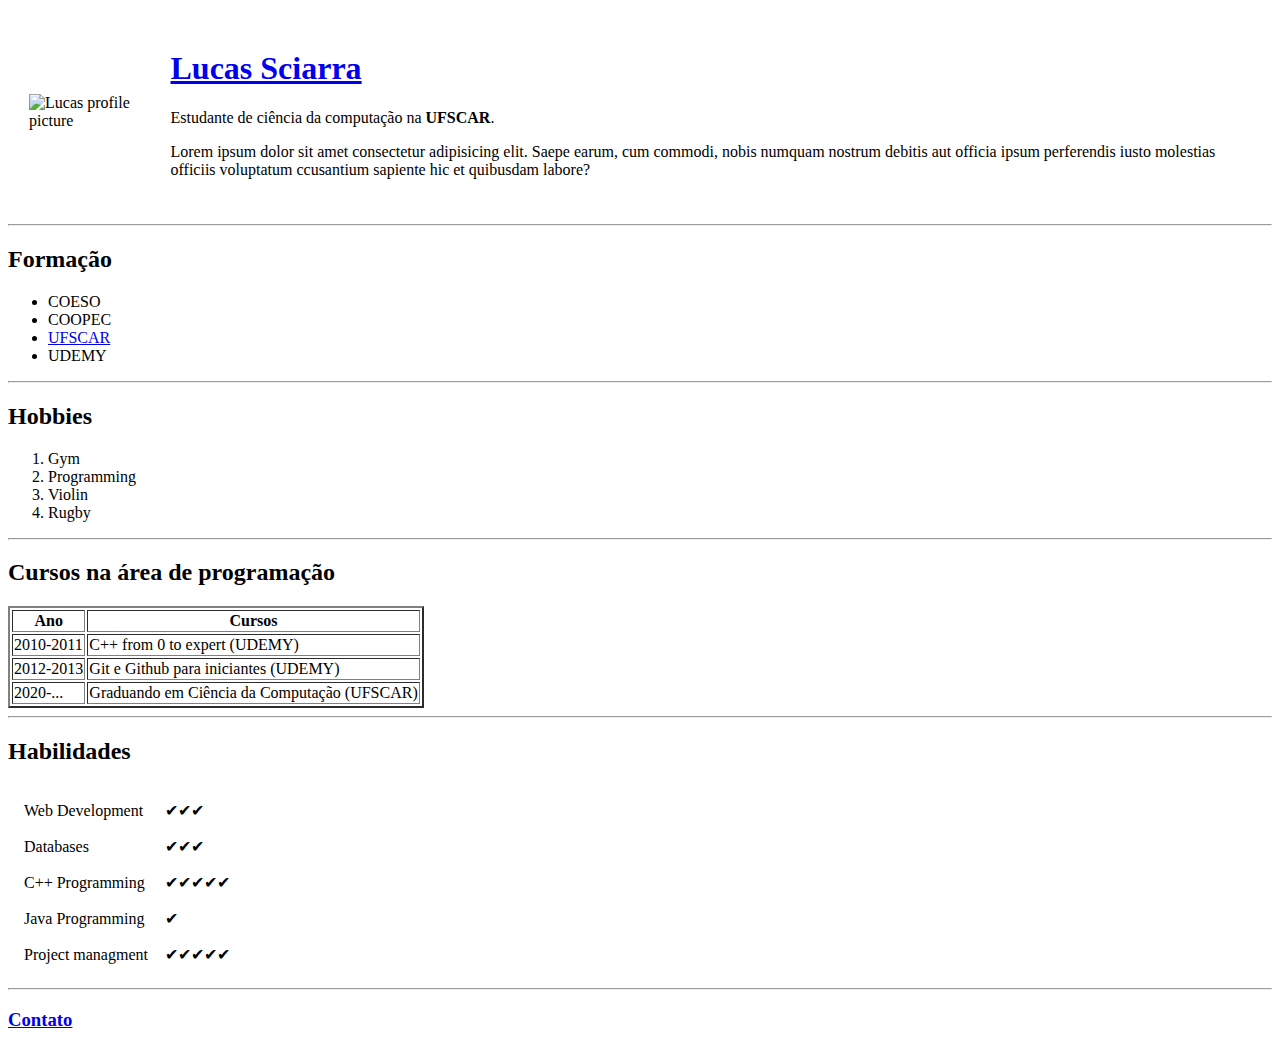
==== index.html @ 3b692fa1 "Add initial website files" ====
<!DOCTYPE html>
<html lang="pt-br">
    <head>
        <meta charset="UTF-8">
        <title>Lucas Personal Page</title>
    </head>

    <body>
        <table cellspacing="20">
            <tbody>
                <tr>
                    <td><img src="leandro.png" alt="Lucas profile picture" width="150"></td>
                    <td><h1><a href="https://www.instagram.com/lucassciarra/" target="_blank">Lucas Sciarra</a></h1>
                        <p><emphasis>Estudante de ciência da computação</emphasis> na <strong>UFSCAR</strong>.</p>
                        <p>Lorem ipsum dolor sit amet consectetur adipisicing elit. 
                           Saepe earum, cum commodi, nobis numquam nostrum debitis
                           aut officia ipsum perferendis iusto molestias officiis voluptatum 
                           ccusantium sapiente hic et quibusdam labore?</p></td>
                </tr>
            </tbody>
        </table>
        
        <hr>
        <h2>Formação</h2>
        <ul>
            <li>COESO</li>
            <li>COOPEC</li>
            <li><a href="https://www.ufscar.br/" target="bl">UFSCAR</a></li>
            <li>UDEMY</li>
        </ul>

        <hr>

        <h2>Hobbies</h2>
        <ol>
            <li>Gym</li>
            <li>Programming</li>
            <li>Violin</li>
            <li>Rugby</li>
        </ol>
        
        <hr>

        <h2>Cursos na área de programação</h2>
        <table border="2">
            <thead>
                <tr>
                    <th>Ano</th>
                    <th>Cursos</th>
                </tr>
            </thead>
            <tbody>
                <tr>
                    <td>2010-2011</td>
                    <td>C++ from 0 to expert (UDEMY)</td>
                </tr>
                <tr>
                    <td>2012-2013</td>
                    <td>Git e Github para iniciantes (UDEMY)</td>
                </tr>
                <tr>
                    <td>2020-...</td>
                    <td>Graduando em Ciência da Computação (UFSCAR)</td>
                </tr>
            </tbody>
        </table>
    
        <hr>

        <h2>Habilidades</h2>
        <table cellspacing="15">
            <tbody>
                <tr>
                    <td>Web Development</td>
                    <td>✔✔✔</td>
                </tr>
                <tr>
                    <td>Databases</td>
                    <td>✔✔✔</td>
                </tr>
                <tr>
                    <td>C++ Programming</td>
                    <td>✔✔✔✔✔</td>
                </tr>
                <tr>
                    <td>Java Programming</td>
                    <td>✔</td>
                </tr>
                <tr>
                    <td>Project managment</td>
                    <td>✔✔✔✔✔</td>
                </tr>
            </tbody>
        </table>

        <hr>

        <h3><a href="contato.html" target="_blank">Contato</a></h3>


    </body>

</html>
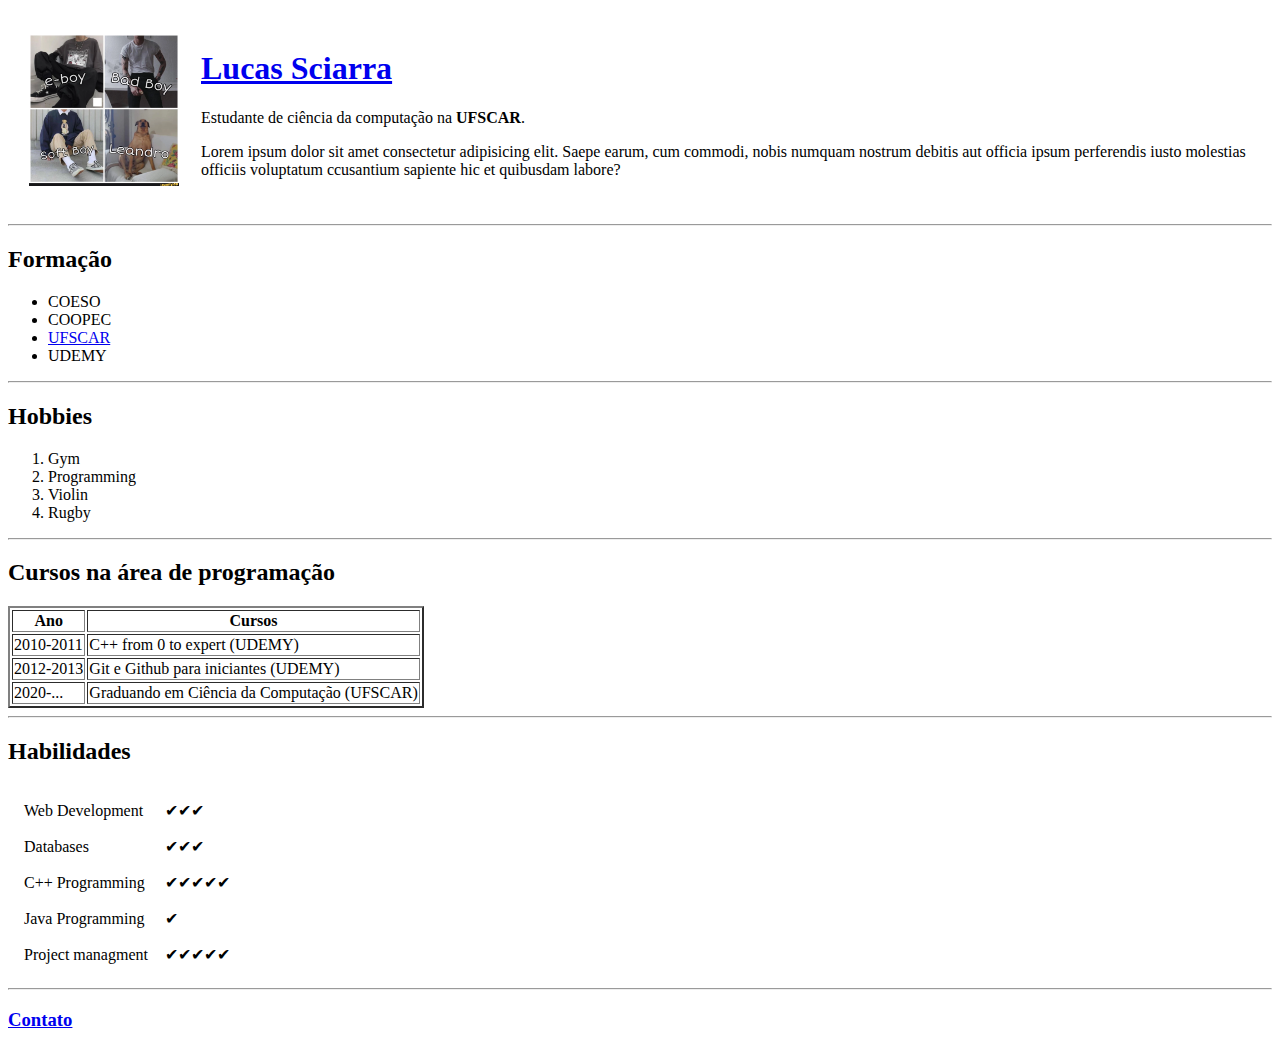
==== commit 5ca8f04c: "Fixefd images source" ====
--- a/index.html
+++ b/index.html
@@ -9,7 +9,7 @@
         <table cellspacing="20">
             <tbody>
                 <tr>
-                    <td><img src="leandro.png" alt="Lucas profile picture" width="150"></td>
+                    <td><img src="imagens/leandro.png" alt="Lucas profile picture" width="150"></td>
                     <td><h1><a href="https://www.instagram.com/lucassciarra/" target="_blank">Lucas Sciarra</a></h1>
                         <p><emphasis>Estudante de ciência da computação</emphasis> na <strong>UFSCAR</strong>.</p>
                         <p>Lorem ipsum dolor sit amet consectetur adipisicing elit. 
@@ -100,4 +100,4 @@
 
     </body>
 
-</html>+</html>
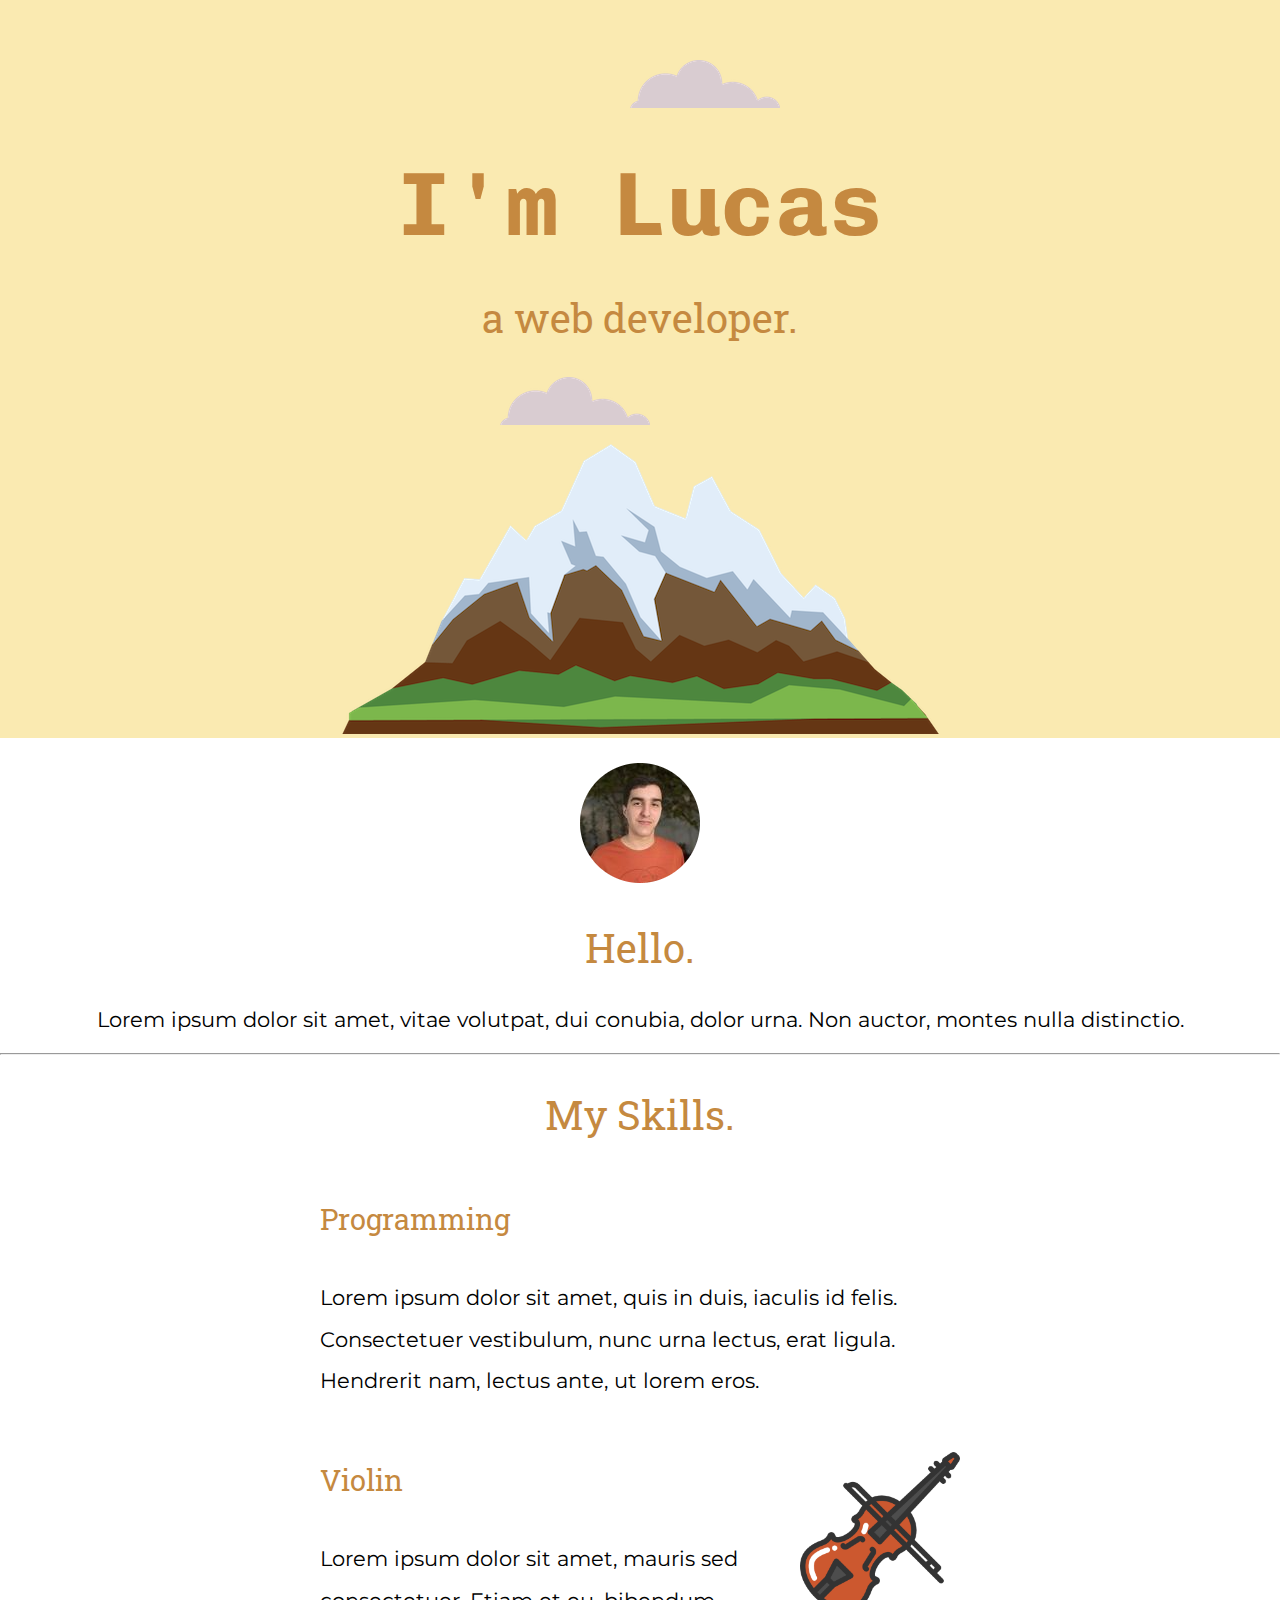
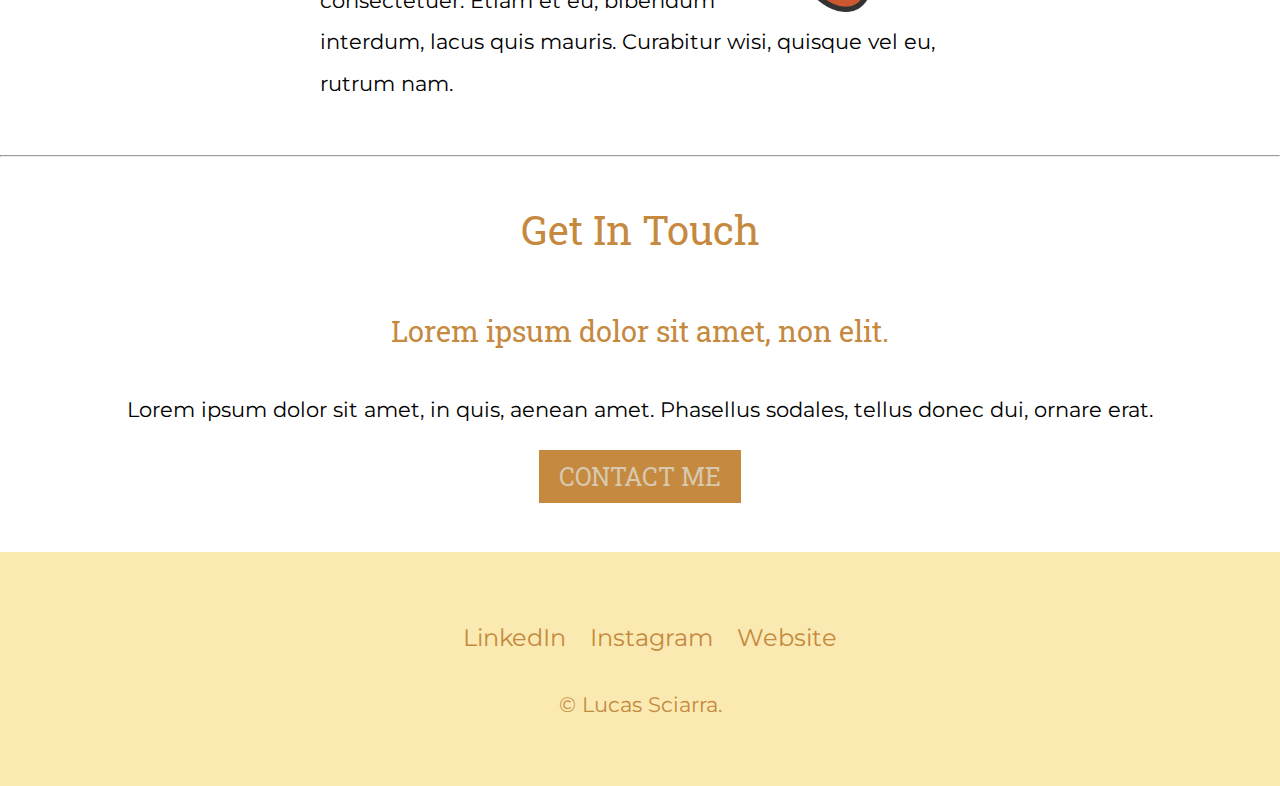
==== commit 71977c24: "Add files via upload" ====
--- a/index.html
+++ b/index.html
@@ -1,103 +1,63 @@
 <!DOCTYPE html>
-<html lang="pt-br">
+<html lang="en">
     <head>
         <meta charset="UTF-8">
-        <title>Lucas Personal Page</title>
+        <title>Lucas Sciarra - Web Developer</title>
+        <link rel="stylesheet" href="css/style.css">
+        <link rel="icon" href="imagens/faviconL.ico">
+        <link rel="preconnect" href="https://fonts.googleapis.com"><link rel="preconnect" href="https://fonts.gstatic.com" crossorigin><link href="https://fonts.googleapis.com/css2?family=Chivo+Mono&family=Montserrat&family=Roboto+Slab&display=swap" rel="stylesheet">
+
     </head>
 
     <body>
-        <table cellspacing="20">
-            <tbody>
-                <tr>
-                    <td><img src="imagens/leandro.png" alt="Lucas profile picture" width="150"></td>
-                    <td><h1><a href="https://www.instagram.com/lucassciarra/" target="_blank">Lucas Sciarra</a></h1>
-                        <p><emphasis>Estudante de ciência da computação</emphasis> na <strong>UFSCAR</strong>.</p>
-                        <p>Lorem ipsum dolor sit amet consectetur adipisicing elit. 
-                           Saepe earum, cum commodi, nobis numquam nostrum debitis
-                           aut officia ipsum perferendis iusto molestias officiis voluptatum 
-                           ccusantium sapiente hic et quibusdam labore?</p></td>
-                </tr>
-            </tbody>
-        </table>
+
+        <div class="top-container">
+            <img class="top-cloud" src="imagens/cloud.png" alt="cloud-img">
+            <h1>I'm Lucas</h1>
+            <h2>a web developer.</h2>
+            <img class="bottom-cloud" src="imagens/cloud.png" alt="cloud-img">
+            <img src="imagens/mountain.png" alt="moutain-img">
+        </div>
         
-        <hr>
-        <h2>Formação</h2>
-        <ul>
-            <li>COESO</li>
-            <li>COOPEC</li>
-            <li><a href="https://www.ufscar.br/" target="bl">UFSCAR</a></li>
-            <li>UDEMY</li>
-        </ul>
+        <div class="middle-container">
+            <div class="profile">
+              <img src="imagens/fotoperfil-modified.png" alt="foto-perfil">
+              <h2>Hello.</h2>
+              <p>Lorem ipsum dolor sit amet, vitae volutpat, dui conubia, dolor urna. Non auctor, montes nulla distinctio.</p>
+            </div>
+            <hr>
+            <div class="skills">
+              <h2>My Skills.</h2>
+              <div class="skill-row">
+                <img class="img-prog" src="https://media4.giphy.com/media/WFZvB7VIXBgiz3oDXE/giphy.gif?cid=ecf05e472ndgerwqvmdq6oroerz29vib85nuh62cs3fwp4tz&rid=giphy.gif&ct=s" alt="">
+                <h3>Programming</h3>
+                <p>Lorem ipsum dolor sit amet, quis in duis, iaculis id felis. Consectetuer vestibulum, nunc urna lectus, erat ligula. Hendrerit nam, lectus ante, ut lorem eros.</p>
+              </div>
+              <div class="skill-row">
+                <img class="img-violin" src="imagens/violino.png" alt="violin-img">
+                <h3>Violin</h3>
+                <p>Lorem ipsum dolor sit amet, mauris sed consectetuer. Etiam et eu, bibendum interdum, lacus quis mauris. Curabitur wisi, quisque vel eu, rutrum nam.</p>
+              </div>
+            </div>
+            <hr>
+            <div class="contact-me">
+              <h2>Get In Touch</h2>
+              <h3>Lorem ipsum dolor sit amet, non elit.</h3>
+              <p>Lorem ipsum dolor sit amet, in quis, aenean amet. Phasellus sodales, tellus donec dui, ornare erat.</p>
+              <a class="btn" href="mailto:lucasscgoncalves@gmail.com">CONTACT ME</a>
+            </div>
+          </div>
+          
+          
+          <div class="bottom-container">
+            <a class="footer-link" href="https://www.linkedin.com/lucassciarra">LinkedIn</a>
+            <a class="footer-link" href="https://instagram.com/lucassciarra">Instagram</a>
+            <a class="footer-link" href="https://lucassciarra.com">Website</a>
+            <p class="p-cop">© Lucas Sciarra.</p>
+          </div>
 
-        <hr>
-
-        <h2>Hobbies</h2>
-        <ol>
-            <li>Gym</li>
-            <li>Programming</li>
-            <li>Violin</li>
-            <li>Rugby</li>
-        </ol>
-        
-        <hr>
-
-        <h2>Cursos na área de programação</h2>
-        <table border="2">
-            <thead>
-                <tr>
-                    <th>Ano</th>
-                    <th>Cursos</th>
-                </tr>
-            </thead>
-            <tbody>
-                <tr>
-                    <td>2010-2011</td>
-                    <td>C++ from 0 to expert (UDEMY)</td>
-                </tr>
-                <tr>
-                    <td>2012-2013</td>
-                    <td>Git e Github para iniciantes (UDEMY)</td>
-                </tr>
-                <tr>
-                    <td>2020-...</td>
-                    <td>Graduando em Ciência da Computação (UFSCAR)</td>
-                </tr>
-            </tbody>
-        </table>
     
-        <hr>
-
-        <h2>Habilidades</h2>
-        <table cellspacing="15">
-            <tbody>
-                <tr>
-                    <td>Web Development</td>
-                    <td>✔✔✔</td>
-                </tr>
-                <tr>
-                    <td>Databases</td>
-                    <td>✔✔✔</td>
-                </tr>
-                <tr>
-                    <td>C++ Programming</td>
-                    <td>✔✔✔✔✔</td>
-                </tr>
-                <tr>
-                    <td>Java Programming</td>
-                    <td>✔</td>
-                </tr>
-                <tr>
-                    <td>Project managment</td>
-                    <td>✔✔✔✔✔</td>
-                </tr>
-            </tbody>
-        </table>
-
-        <hr>
-
-        <h3><a href="contato.html" target="_blank">Contato</a></h3>
-
-
+    
     </body>
 
-</html>
+</html>--- a/css/style.css
+++ b/css/style.css
@@ -0,0 +1,107 @@
+.top-container{
+    background-color: #FAEAB1;
+    margin: 0;
+    position: relative;
+    padding-top: 100px;
+    margin-bottom: 25px;
+}
+
+
+.bottom-cloud{
+    position: absolute;
+    left: 500px;
+}
+
+.top-cloud{
+    position: absolute;
+    right: 500px;
+    top: 60px;
+}
+
+body{
+    margin: 0;
+    text-align: center;
+    font-family: 'Montserrat', sans-serif;
+}
+
+h1{
+    margin: 50px auto 0 auto;
+    font-family: 'Chivo Mono', monospace;
+    font-size: 5.625rem;
+    color: #C58940;
+}
+
+h2{
+    font-family: 'Roboto Slab', serif;
+    font-weight: normal;
+    font-size: 2.5rem;
+    color: #C58940;
+}
+
+h3{
+    font-family: 'Roboto Slab', serif;
+    color: #C58940;
+    font-size: 1.8rem;
+    font-weight: normal;
+}
+
+.img-prog{
+    width: 25%;
+    float: left;
+    margin-right: 30px;
+}
+
+.img-violin{
+    width: 25%;
+    float: right;
+    margin-left: 30px;
+}
+
+p{
+    font-size: 1.3rem;
+}
+
+.skill-row{
+    width: 50%;
+    margin: 50px auto 50px auto;
+    text-align: left;
+    line-height: 2;
+}
+
+.bottom-container{
+    background-color: #FAEAB1;
+    margin: 50px 0 0 0;
+    padding: 50px;
+    line-height: 3;
+    color: #C58940;
+}
+
+.footer-link{
+    color: #C58940;
+    font-size: 1.5rem;
+    text-decoration: none;
+    margin-left: 20px;
+}
+
+.p-cop{
+    margin: 0;
+}
+
+.contact-me{
+    line-height: 2;
+}
+
+.btn {
+    font-family: 'Roboto Slab', serif;
+    color: #d8c8ae;
+    font-size: 25px;
+    background: #C58940;
+    padding: 10px 20px 10px 20px;
+    text-decoration: none;
+  }
+  
+  .btn:hover {
+    background: #E5BA73;
+    color: #C58940;
+    text-decoration: none;
+  }
